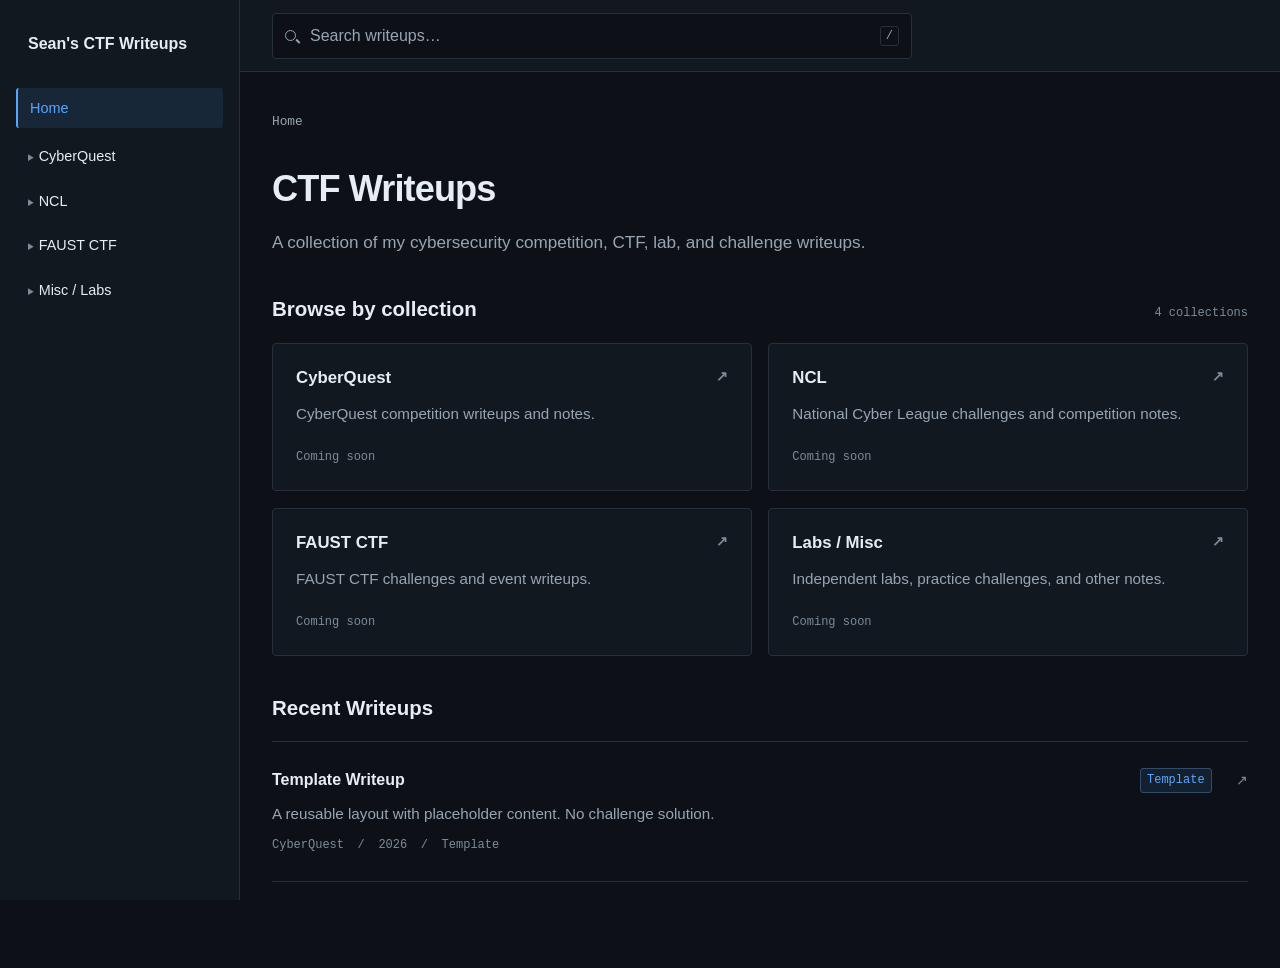
==== index.html @ 6f6a5f29 "feat: add CTF writeup wiki framework" ====
<!doctype html>
<html lang="en">
<head>
  <meta charset="utf-8">
  <meta name="viewport" content="width=device-width, initial-scale=1">
  <meta name="description" content="Sean's cybersecurity competition, CTF, lab, and challenge writeups.">
  <meta name="theme-color" content="#0d1117">
  <title>CTF Writeups · Sean's CTF Writeups</title>
  <link rel="stylesheet" href="assets/css/style.css">
  <script src="assets/js/writeups.js" defer></script>
  <script src="assets/js/main.js" defer></script>
</head>
<body>
  <a class="skip-link" href="#main">Skip to content</a>
  <div id="site-shell"></div>
  <noscript>
    <nav aria-label="Main">JavaScript enables the sidebar and search.
      <a href="index.html">Home</a><a href="writeups/cyberquest/">CyberQuest</a><a href="writeups/ncl/">NCL</a><a href="writeups/faust/">FAUST CTF</a><a href="writeups/misc/">Misc / Labs</a>
    </nav>
  </noscript>
  <main id="main" class="page" tabindex="-1">
    <div class="page-inner">
      <nav class="breadcrumbs" aria-label="Breadcrumb"><ol><li aria-current="page">Home</li></ol></nav>
      <header class="page-heading">
        <h1>CTF Writeups</h1>
        <p>A collection of my cybersecurity competition, CTF, lab, and challenge writeups.</p>
      </header>
      <section class="home-section" aria-labelledby="browse-heading">
        <div class="section-heading"><h2 id="browse-heading">Browse by collection</h2><span>4 collections</span></div>
        <div class="category-grid" id="category-cards">
          <a class="category-card" href="writeups/cyberquest/"><h3>CyberQuest</h3><p>Coming soon</p></a>
          <a class="category-card" href="writeups/ncl/"><h3>NCL</h3><p>Coming soon</p></a>
          <a class="category-card" href="writeups/faust/"><h3>FAUST CTF</h3><p>Coming soon</p></a>
          <a class="category-card" href="writeups/misc/"><h3>Labs / Misc</h3><p>Coming soon</p></a>
        </div>
      </section>
      <section class="home-section" aria-labelledby="recent-heading">
        <div class="section-heading"><h2 id="recent-heading">Recent Writeups</h2></div>
        <div id="recent-writeups">
          <ul class="entry-list"><li><div><a class="entry-title" href="writeups/cyberquest/2026/example-writeup/">Template Writeup</a><p>A reusable layout with placeholder content. No challenge solution.</p></div><span class="badge">Template</span></li></ul>
        </div>
      </section>
    </div>
  </main>
</body>
</html>
---- assets/css/style.css ----
:root {
  color-scheme: dark;
  --bg: #0d1117;
  --surface: #111820;
  --surface-hover: #151d27;
  --border: #25303b;
  --text: #e6edf3;
  --text-muted: #98a5b2;
  --text-subtle: #7d8b99;
  --accent: #58a6ff;
  --accent-soft: rgba(88, 166, 255, .10);
  --success: #3fb950;
  --warning: #d29922;
  --danger: #f85149;
  --code-bg: #080d12;
  --mono: ui-monospace, SFMono-Regular, Consolas, "Liberation Mono", monospace;
  --sidebar-width: clamp(15rem, 16vw, 17rem);
  --page-padding: clamp(1rem, 2.5vw, 3rem);
  --content-width: 87.5rem;
  font-family: -apple-system, BlinkMacSystemFont, "Segoe UI", sans-serif;
  font-size: 16px;
}
* { box-sizing: border-box; }
body { margin: 0; background: var(--bg); color: var(--text); line-height: 1.7; }
a { color: var(--accent); text-decoration-thickness: 1px; text-underline-offset: 4px; }
a:hover { color: #8ec2ff; }
button, input { font: inherit; }
button { cursor: pointer; }
button, input, summary, a { -webkit-tap-highlight-color: transparent; }
:focus-visible { outline: 2px solid var(--accent); outline-offset: 4px; }
[hidden] { display: none !important; }
::selection { background: #244b78; color: var(--text); }
.sr-only { position: absolute; width: 1px; height: 1px; padding: 0; margin: -1px; overflow: hidden; clip-path: inset(50%); white-space: nowrap; border: 0; }
.skip-link { position: fixed; left: 1rem; top: -100px; padding: .5rem 1rem; z-index: 100; background: var(--accent); color: var(--bg); }
.skip-link:focus { top: 1rem; }
.sidebar { position: fixed; inset: 0 auto 0 0; width: var(--sidebar-width); background: var(--surface); border-right: 1px solid var(--border); padding: 2rem 1rem; z-index: 40; overflow-y: auto; }
.brand { display: block; color: var(--text); font-size: 1rem; font-weight: 650; text-decoration: none; line-height: 1.5; margin: 0 .75rem 2rem; }
.site-nav { font-size: .9rem; }
.site-nav a { display: block; color: var(--text-muted); text-decoration: none; padding: .5rem .75rem; border-left: 2px solid transparent; border-radius: 3px; overflow-wrap: anywhere; }
.site-nav a:hover, .site-nav summary:hover { color: var(--text); background: var(--surface-hover); }
.site-nav [aria-current="page"] { color: var(--accent); background: var(--accent-soft); border-left-color: var(--accent); }
.home-link { margin-bottom: .5rem; }
.nav-group { margin: .25rem 0; }
.nav-group summary { cursor: pointer; padding: .5rem .75rem; color: var(--text); border-radius: 3px; }
.nav-group summary::marker { color: var(--text-subtle); font-size: .7em; }
.nav-children { border-left: 1px solid var(--border); margin: .25rem 0 .75rem 1rem; padding-left: .5rem; font-size: .85rem; }
.nav-year a { margin-left: .75rem; }
.nav-empty { display: block; padding: .5rem .75rem; color: var(--text-subtle); font: .75rem/1.7 var(--mono); }
.topbar { position: sticky; top: 0; z-index: 30; min-height: 4.5rem; margin-left: var(--sidebar-width); padding: .75rem var(--page-padding); border-bottom: 1px solid var(--border); background: var(--surface); display: flex; align-items: center; gap: 1rem; }
.search-area { position: relative; width: min(100%, 40rem); min-width: 0; }
.search-form { display: flex; align-items: center; gap: .75rem; background: var(--bg); border: 1px solid var(--border); border-radius: 4px; padding: 0 .75rem; }
.search-form:focus-within { border-color: var(--accent); }
.search-form input { min-width: 0; width: 100%; color: var(--text); height: 2.75rem; background: transparent; border: 0; outline: none; font-size: 1rem; }
.search-form input::placeholder { color: var(--text-muted); }
.search-icon { position: relative; width: 11px; height: 11px; border: 1.5px solid var(--text-muted); border-radius: 50%; flex-shrink: 0; }
.search-icon::after { content: ""; position: absolute; height: 5px; width: 1.5px; background: var(--text-muted); right: -3px; bottom: -4px; transform: rotate(-45deg); }
kbd { border: 1px solid var(--border); border-radius: 3px; padding: 0 5px; color: var(--text-muted); font: .75rem/1.5 var(--mono); }
.search-results { position: absolute; top: calc(100% + .5rem); left: 0; width: 100%; max-height: 65vh; overflow-y: auto; background: var(--surface); border: 1px solid var(--border); border-radius: 4px; }
.search-status { padding: .75rem 1rem; margin: 0; font: .8rem/1.6 var(--mono); color: var(--text-muted); }
.search-list { list-style: none; padding: 0; margin: 0; }
.search-list a { display: block; border-top: 1px solid var(--border); padding: .75rem 1rem; text-decoration: none; font-size: .95rem; overflow-wrap: anywhere; }
.search-list a:hover { background: var(--surface-hover); }
.search-list a > span { display: block; font: .75rem/1.8 var(--mono); color: var(--text-subtle); margin-top: .25rem; }
.menu-toggle, .menu-backdrop { display: none; }
.page { margin-left: var(--sidebar-width); min-width: 0; padding: clamp(1.5rem, 3vw, 3rem) var(--page-padding) 3rem; }
.page-inner { width: min(100%, var(--content-width)); margin-inline: auto; min-width: 0; }
.breadcrumbs { font: .8rem/1.8 var(--mono); color: var(--text-muted); margin-bottom: clamp(1.25rem, 2.5vw, 2rem); overflow-wrap: anywhere; }
.breadcrumbs ol { padding: 0; margin: 0; list-style: none; display: flex; flex-wrap: wrap; gap: .5rem; }
.breadcrumbs li { min-width: 0; }
.breadcrumbs li + li::before { content: "/"; padding-right: .5rem; color: var(--text-subtle); }
.breadcrumbs a { text-decoration: none; }
.page-heading { margin-bottom: clamp(1.75rem, 3vw, 2.5rem); }
.eyebrow, .sidebar-label { display: block; font: .8rem/1.7 var(--mono); color: var(--text-muted); margin-bottom: .75rem; }
h1, h2, h3 { color: var(--text); line-height: 1.3; font-weight: 600; overflow-wrap: anywhere; }
h1 { font-size: clamp(1.8rem, 1.3rem + 1.2vw, 2.5rem); letter-spacing: -.025em; margin: 0 0 1rem; }
.page-heading > p { color: var(--text-muted); font-size: clamp(1rem, .95rem + .15vw, 1.1rem); max-width: 54rem; margin: 0; }
h2 { font-size: clamp(1.15rem, 1rem + .35vw, 1.4rem); margin: 0 0 1.25rem; scroll-margin-top: 6rem; }
h3 { font-size: 1.05rem; margin: 0 0 .75rem; }
.section-heading { display: flex; flex-wrap: wrap; align-items: baseline; justify-content: space-between; gap: .75rem; margin-bottom: 1.25rem; }
.section-heading h2 { margin: 0; }
.section-heading > span { font: .75rem/1.7 var(--mono); color: var(--text-subtle); }
.category-grid { display: grid; grid-template-columns: repeat(auto-fit, minmax(min(100%, 17rem), 1fr)); gap: clamp(.75rem, 1.3vw, 1.25rem); }
.category-card { display: flex; flex-direction: column; min-width: 0; text-decoration: none; background: var(--surface); border: 1px solid var(--border); border-radius: 4px; padding: clamp(1rem, 1.8vw, 1.5rem); }
.category-card:hover { border-color: #40556c; background: var(--surface-hover); }
.category-card h3 { display: flex; justify-content: space-between; gap: .75rem; }
.category-card h3 > span { color: var(--text-subtle); font-size: .9rem; }
.category-card p { color: var(--text-muted); font-size: .95rem; margin: 0 0 1.25rem; }
.card-meta { font: .75rem/1.7 var(--mono); color: var(--text-subtle); margin-top: auto; }
.home-section { margin-bottom: clamp(2rem, 3vw, 3rem); }
.entry-list { list-style: none; margin: 0; padding: 0; border-top: 1px solid var(--border); }
.entry-list li { display: flex; justify-content: space-between; gap: 1.25rem; padding: 1.5rem 0; border-bottom: 1px solid var(--border); }
.entry-list li > div:first-child { min-width: 0; overflow-wrap: anywhere; }
.entry-title { color: var(--text); font-size: 1rem; font-weight: 550; text-decoration: none; }
.entry-title:hover { color: var(--accent); }
.entry-list p { font-size: .95rem; color: var(--text-muted); margin: .5rem 0; }
.entry-meta { font: .75rem/1.8 var(--mono); color: var(--text-subtle); }
.entry-meta span { margin: 0 .4rem; }
.entry-status { display: flex; gap: 1.5rem; align-items: flex-start; flex-shrink: 0; padding-top: .125rem; }
.entry-status time { color: var(--text-subtle); font: .75rem/1.7 var(--mono); }
.badge, .tag { display: inline-block; font: .75rem/1.6 var(--mono); color: var(--accent); background: var(--accent-soft); padding: .125rem .4rem; border: 1px solid #304b6b; border-radius: 3px; vertical-align: middle; }
.difficulty-easy { color: var(--success); }
.difficulty-medium { color: var(--warning); }
.difficulty-hard { color: var(--danger); }
.entry-arrow { font-size: .9rem; color: var(--text-subtle); }
.page-footer { display: flex; flex-wrap: wrap; justify-content: space-between; gap: 1rem; margin-top: 3rem; padding-top: 1.25rem; border-top: 1px solid var(--border); color: var(--text-muted); font-size: .85rem; }
.empty-state { border: 1px solid var(--border); padding: clamp(1.25rem, 3vw, 2rem); border-radius: 4px; }
.empty-state h2 { margin: 0 0 .75rem; }
.empty-state p { margin: 0; color: var(--text-muted); }
.article-layout { display: grid; grid-template-columns: minmax(0, 1fr); gap: clamp(1.5rem, 3vw, 3rem); align-items: start; }
.prose { min-width: 0; font-size: clamp(1rem, .96rem + .15vw, 1.0625rem); line-height: 1.8; overflow-wrap: anywhere; }
/* Prose has a reading measure; tables, images, and commands can use the wider grid. */
.prose p, .prose > ul, .prose > ol { max-width: 54rem; }
.prose h2 { margin-top: 2.5rem; padding-top: .25rem; }
.prose p { margin-block: 1rem; }
.prose ul, .prose ol { padding-left: 1.5rem; }
.prose li { margin: .5rem 0; }
.metadata { display: grid; grid-template-columns: repeat(auto-fit, minmax(min(100%, 18rem), 1fr)); margin: 1.5rem 0; padding: 1rem 1.25rem; background: var(--surface); border: 1px solid var(--border); border-radius: 4px; gap: .5rem 1.5rem; font: .8rem/1.8 var(--mono); }
.metadata div { display: flex; flex-wrap: wrap; gap: .5rem; min-width: 0; }
.metadata dt { color: var(--text-subtle); }
.metadata dd { margin: 0; overflow-wrap: anywhere; }
code { font: .9em/1.7 var(--mono); border: 1px solid var(--border); background: var(--surface); padding: 2px 5px; border-radius: 3px; overflow-wrap: anywhere; }
.code-example { min-width: 0; max-width: 100%; margin: 1.25rem 0; border: 1px solid var(--border); border-radius: 4px; overflow: hidden; }
.code-label { display: block; padding: .4rem 1rem; background: var(--surface); border-bottom: 1px solid var(--border); color: var(--text-muted); font: .75rem/1.7 var(--mono); }
pre { max-width: 100%; margin: 0; padding: 1rem; background: var(--code-bg); overflow-x: auto; tab-size: 2; }
pre code { border: 0; padding: 0; background: transparent; color: var(--text); white-space: pre; overflow-wrap: normal; }
.table-wrap { min-width: 0; max-width: 100%; overflow-x: auto; margin: 1.25rem 0; }
table { border-collapse: collapse; width: 100%; min-width: 32rem; font-size: .9rem; text-align: left; overflow-wrap: normal; }
caption { text-align: left; color: var(--text-muted); font-size: .85rem; margin-bottom: .5rem; }
th, td { padding: .75rem 1rem; border: 1px solid var(--border); vertical-align: top; }
th { background: var(--surface); color: var(--text); font-weight: 550; }
td { color: var(--text-muted); }
.callout { margin: 1.25rem 0; padding: 1rem 1.25rem; border: 1px solid var(--border); border-left: 3px solid var(--accent); border-radius: 3px; background: var(--surface); font-size: .95rem; }
.callout > strong { display: block; font-size: .9rem; color: var(--accent); }
.callout p { margin: .5rem 0 0; }
.callout.warning { border-left-color: var(--warning); }
.callout.warning > strong { color: var(--warning); }
figure { min-width: 0; margin: 1.5rem 0; }
figure img { max-width: 100%; height: auto; display: block; border: 1px solid var(--border); border-radius: 4px; }
figcaption { font-size: .85rem; color: var(--text-muted); margin-top: .5rem; }
.page-toc { display: none; position: sticky; top: 6rem; align-self: start; padding-left: 1.25rem; border-left: 1px solid var(--border); }
.page-toc a { display: block; text-decoration: none; font-size: .85rem; color: var(--text-muted); margin: .75rem 0; }
.page-toc a:hover { color: var(--accent); }
noscript nav { padding: 1rem; border-bottom: 1px solid var(--border); }
noscript nav a { display: inline-block; margin-right: 1rem; }
@media (min-width: 600px) {
  .category-grid { grid-template-columns: repeat(2, minmax(0, 1fr)); }
}
@media (min-width: 1480px) {
  .category-grid { grid-template-columns: repeat(4, minmax(0, 1fr)); }
  .article-layout { grid-template-columns: minmax(0, 1fr) 13rem; }
  .page-toc { display: block; }
}
@media (min-width: 2200px) {
  :root { --content-width: 105rem; }
}
@media (max-width: 1099px) {
  :root { --sidebar-width: 0px; }
  .sidebar { width: min(19rem, 90vw); transform: translateX(-100%); visibility: hidden; z-index: 50; }
  .menu-open .sidebar { transform: translateX(0); visibility: visible; padding-top: 6rem; }
  .menu-open { overflow: hidden; }
  .menu-backdrop { display: block; position: fixed; inset: 0; border: 0; background: #0009; z-index: 40; }
  .menu-toggle { display: inline-flex; align-items: center; gap: .4rem; flex-shrink: 0; background: transparent; border: 0; padding: .5rem 0; color: var(--text); font-size: 1rem; min-height: 2.75rem; }
  .menu-open .topbar { z-index: 60; }
  .menu-open .search-area { visibility: hidden; }
  .search-area { width: 100%; }
  .search-shortcut { display: none; }
}
@media (max-width: 599px) {
  .topbar { gap: .75rem; }
  .menu-toggle span { display: none; }
  .menu-toggle { min-width: 2.75rem; justify-content: center; }
  .entry-list li { gap: .75rem; flex-wrap: wrap; }
  .entry-arrow { display: none; }
  .page-footer { flex-direction: column; }
  .metadata { padding: 1rem; }
}
@media print {
  :root { color-scheme: light; --text: #111; --text-muted: #444; --text-subtle: #555; --border: #ccc; --accent: #164f91; --surface: #fff; --code-bg: #f5f5f5; }
  body { background: white; color: var(--text); }
  .sidebar, .topbar, .page-toc, .skip-link, .menu-backdrop { display: none !important; }
  .page { margin: 0; padding: 0; }
  .article-layout { display: block; }
  .code-label { background: #f5f5f5; }
}
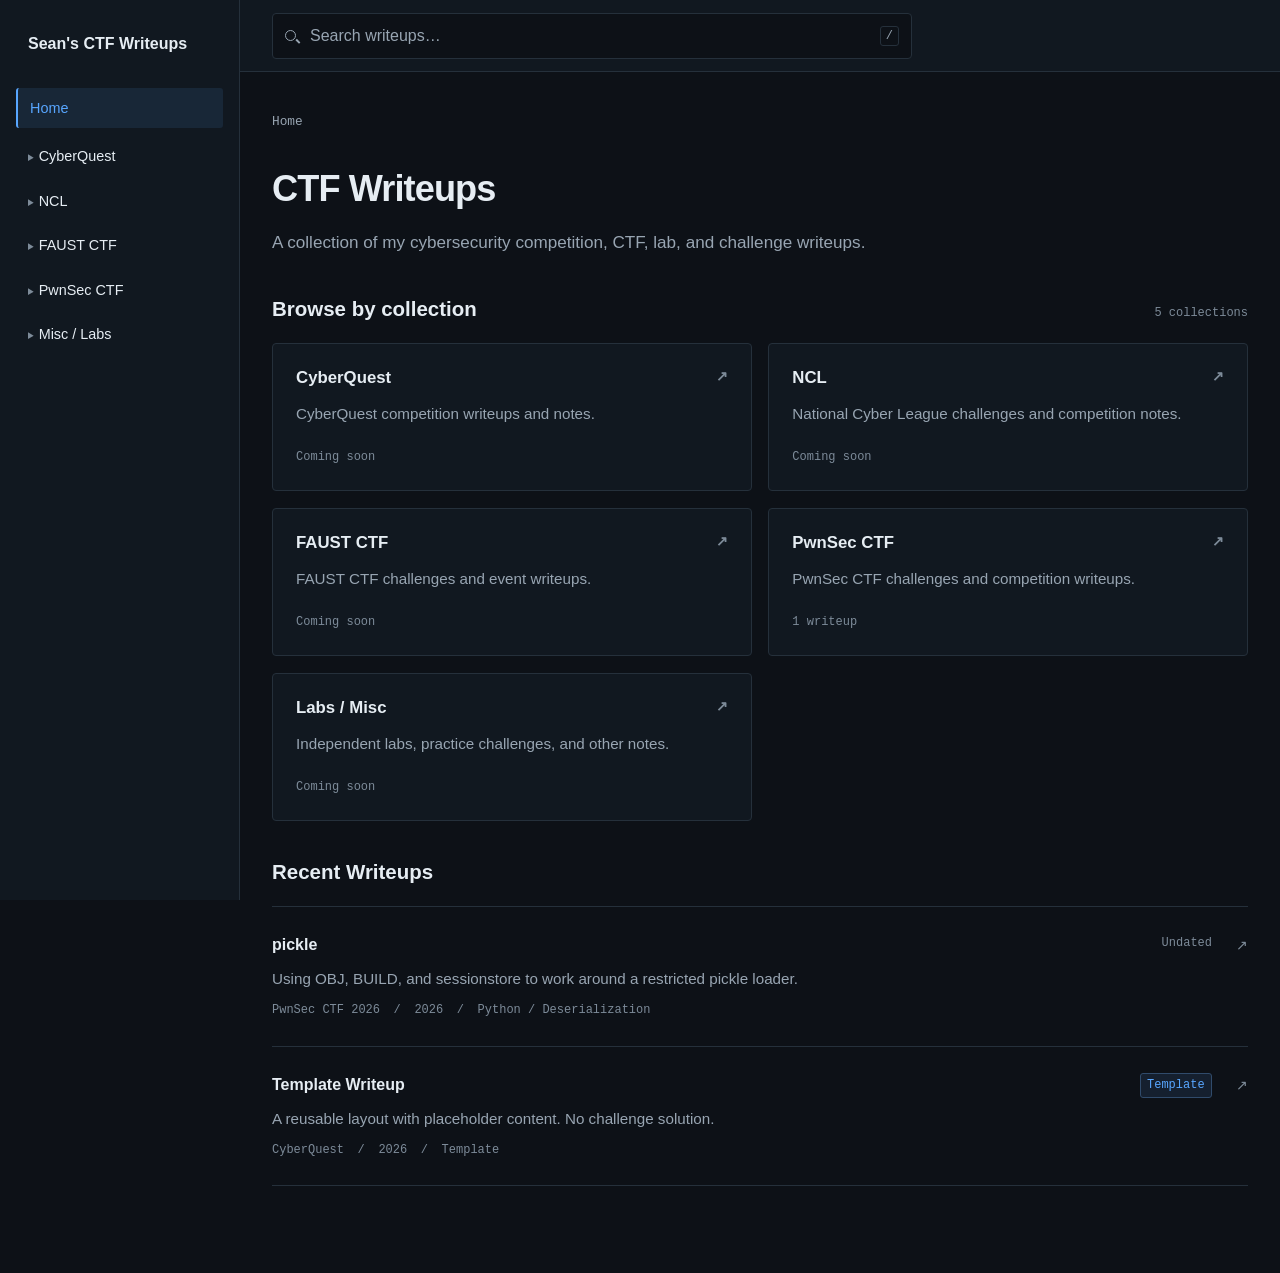
==== commit 1de2320d: "feat: add PwnSec pickle writeup" ====
--- a/index.html
+++ b/index.html
@@ -15,7 +15,7 @@
   <div id="site-shell"></div>
   <noscript>
     <nav aria-label="Main">JavaScript enables the sidebar and search.
-      <a href="index.html">Home</a><a href="writeups/cyberquest/">CyberQuest</a><a href="writeups/ncl/">NCL</a><a href="writeups/faust/">FAUST CTF</a><a href="writeups/misc/">Misc / Labs</a>
+      <a href="index.html">Home</a><a href="writeups/cyberquest/">CyberQuest</a><a href="writeups/ncl/">NCL</a><a href="writeups/faust/">FAUST CTF</a><a href="writeups/pwnsec/">PwnSec CTF</a><a href="writeups/misc/">Misc / Labs</a>
     </nav>
   </noscript>
   <main id="main" class="page" tabindex="-1">
@@ -26,18 +26,19 @@
         <p>A collection of my cybersecurity competition, CTF, lab, and challenge writeups.</p>
       </header>
       <section class="home-section" aria-labelledby="browse-heading">
-        <div class="section-heading"><h2 id="browse-heading">Browse by collection</h2><span>4 collections</span></div>
+        <div class="section-heading"><h2 id="browse-heading">Browse by collection</h2><span>5 collections</span></div>
         <div class="category-grid" id="category-cards">
           <a class="category-card" href="writeups/cyberquest/"><h3>CyberQuest</h3><p>Coming soon</p></a>
           <a class="category-card" href="writeups/ncl/"><h3>NCL</h3><p>Coming soon</p></a>
           <a class="category-card" href="writeups/faust/"><h3>FAUST CTF</h3><p>Coming soon</p></a>
+          <a class="category-card" href="writeups/pwnsec/"><h3>PwnSec CTF</h3><p>1 writeup</p></a>
           <a class="category-card" href="writeups/misc/"><h3>Labs / Misc</h3><p>Coming soon</p></a>
         </div>
       </section>
       <section class="home-section" aria-labelledby="recent-heading">
         <div class="section-heading"><h2 id="recent-heading">Recent Writeups</h2></div>
         <div id="recent-writeups">
-          <ul class="entry-list"><li><div><a class="entry-title" href="writeups/cyberquest/2026/example-writeup/">Template Writeup</a><p>A reusable layout with placeholder content. No challenge solution.</p></div><span class="badge">Template</span></li></ul>
+          <ul class="entry-list"><li><div><a class="entry-title" href="writeups/pwnsec/2026/pickle/">pickle</a><p>Using OBJ, BUILD, and sessionstore to work around a restricted pickle loader.</p></div></li><li><div><a class="entry-title" href="writeups/cyberquest/2026/example-writeup/">Template Writeup</a><p>A reusable layout with placeholder content. No challenge solution.</p></div><span class="badge">Template</span></li></ul>
         </div>
       </section>
     </div>
